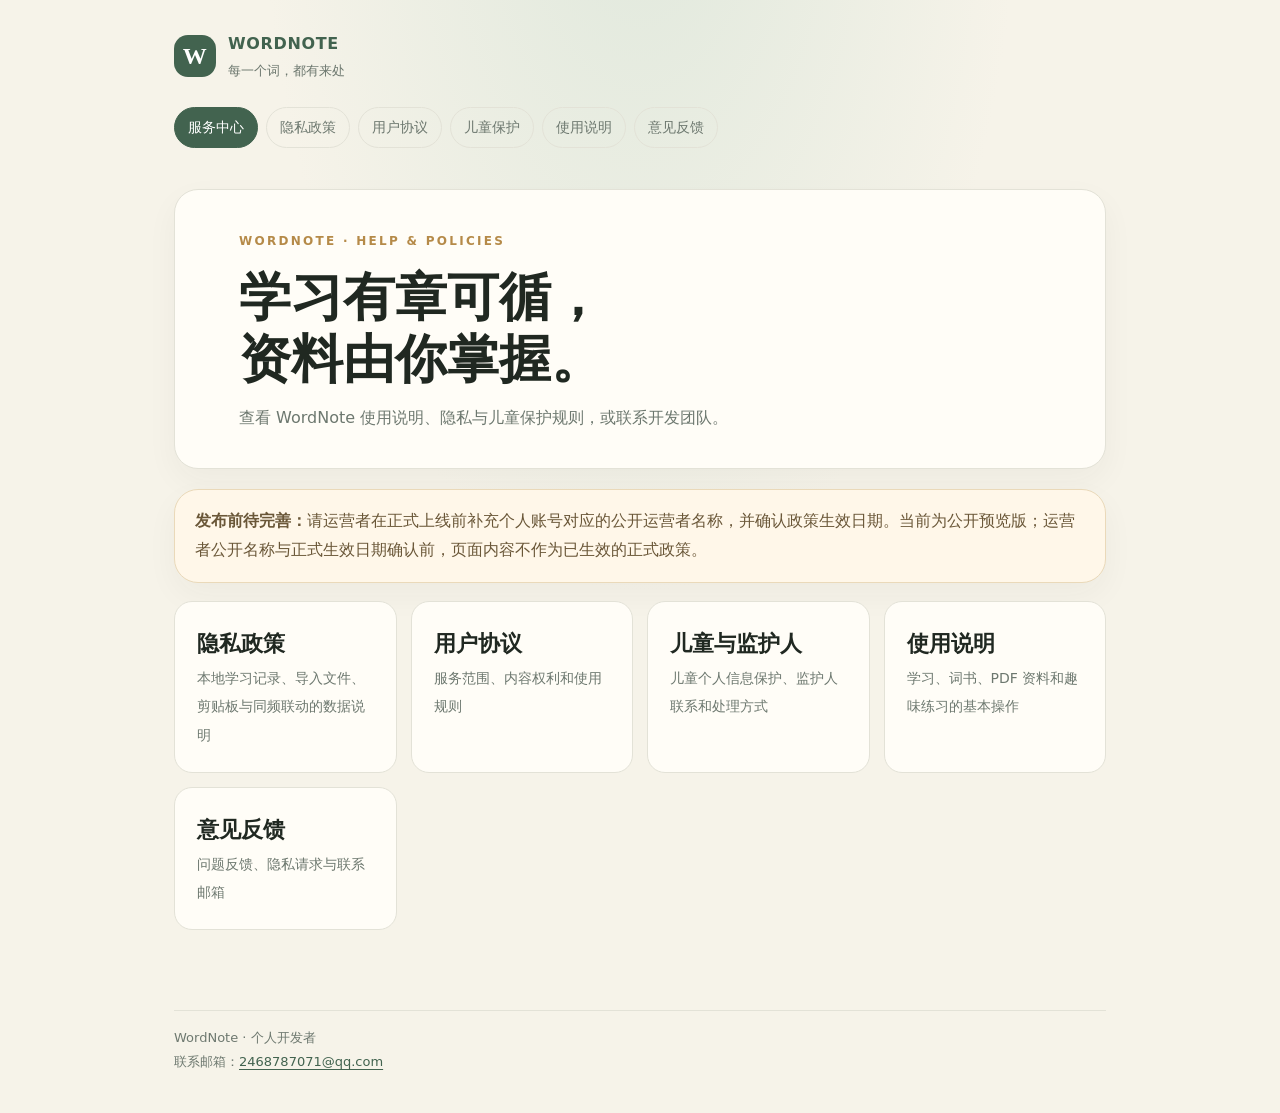
==== index.html @ 21e1a870 "Add WordNote legal and help pages" ====
<!doctype html><html lang="zh-CN"><head><meta charset="utf-8"><meta name="viewport" content="width=device-width,initial-scale=1"><meta name="theme-color" content="#f6f3e9"><title>WordNote｜帮助与服务说明</title><link rel="stylesheet" href="style.css"></head><body>
<header><div class="brand"><span class="mark">W</span><div>WORDNOTE<small>每一个词，都有来处</small></div></div><nav class="nav"><a href="index.html" aria-current="page">服务中心</a><a href="privacy.html">隐私政策</a><a href="terms.html">用户协议</a><a href="children.html">儿童保护</a><a href="guide.html">使用说明</a><a href="feedback.html">意见反馈</a></nav></header>
<main><section class="hero"><span class="eyebrow">WORDNOTE · HELP & POLICIES</span><h1>学习有章可循，<br>资料由你掌握。</h1><p>查看 WordNote 使用说明、隐私与儿童保护规则，或联系开发团队。</p></section>
<div class="notice pending"><strong>发布前待完善：</strong>请运营者在正式上线前补充个人账号对应的公开运营者名称，并确认政策生效日期。当前为公开预览版；运营者公开名称与正式生效日期确认前，页面内容不作为已生效的正式政策。</div>
<section class="grid"><a class="tile" href="privacy.html"><strong>隐私政策</strong><span>本地学习记录、导入文件、剪贴板与同频联动的数据说明</span></a><a class="tile" href="terms.html"><strong>用户协议</strong><span>服务范围、内容权利和使用规则</span></a><a class="tile" href="children.html"><strong>儿童与监护人</strong><span>儿童个人信息保护、监护人联系和处理方式</span></a><a class="tile" href="guide.html"><strong>使用说明</strong><span>学习、词书、PDF 资料和趣味练习的基本操作</span></a><a class="tile" href="feedback.html"><strong>意见反馈</strong><span>问题反馈、隐私请求与联系邮箱</span></a></section></main>
<footer><div class="line"></div>WordNote · 个人开发者<br>联系邮箱：<a href="mailto:2468787071@qq.com">2468787071@qq.com</a></footer></body></html>
---- style.css ----
:root{color-scheme:light;--paper:#f6f3e9;--card:#fffdf7;--ink:#202821;--muted:#6d786f;--green:#42634f;--line:#e3e2d7;--soft:#e9efe6;--gold:#b58a48}
*{box-sizing:border-box}body{margin:0;background:radial-gradient(ellipse at 50% -15%,#dfe8dc 0,transparent 42%),var(--paper);color:var(--ink);font:16px/1.8 system-ui,-apple-system,"Segoe UI","Microsoft YaHei",sans-serif}a{color:var(--green);text-underline-offset:3px}header{max-width:980px;margin:auto;padding:30px 24px 16px}.brand{display:flex;align-items:center;gap:12px;color:var(--green);font-weight:700;letter-spacing:.04em}.mark{display:grid;place-items:center;width:42px;height:42px;border-radius:14px;background:var(--green);color:white;font-family:Georgia,serif;font-size:24px}.brand small{display:block;color:var(--muted);font-weight:400;letter-spacing:0}.nav{display:flex;gap:8px;overflow:auto;margin-top:24px;padding-bottom:5px}.nav a{white-space:nowrap;text-decoration:none;border:1px solid var(--line);padding:7px 13px;border-radius:999px;color:var(--muted);font-size:14px}.nav a:hover,.nav a[aria-current=page]{background:var(--green);color:white;border-color:var(--green)}main{max-width:980px;margin:20px auto 80px;padding:0 24px}.hero,.paper,.notice{background:var(--card);border:1px solid var(--line);border-radius:24px;box-shadow:0 12px 32px #2635280b}.hero{padding:36px clamp(22px,6vw,64px);margin-bottom:20px}.eyebrow{color:var(--gold);font-size:12px;letter-spacing:.19em;font-weight:700}.hero h1{font-family:Georgia,"Noto Serif SC","Songti SC",serif;font-size:clamp(32px,6vw,52px);line-height:1.2;margin:12px 0}.hero p{color:var(--muted);margin:0}.paper{padding:clamp(22px,5vw,48px);margin:18px 0}.paper h2{font-size:20px;margin:28px 0 8px}.paper h2:first-child{margin-top:0}.paper p,.paper li{color:#465149}.paper ul{padding-left:22px}.notice{padding:17px 20px;background:var(--soft);border-color:#d7e0d5;color:#405b49;margin:18px 0}.notice.pending{background:#fff7e9;border-color:#ead9b9;color:#6a5738}.grid{display:grid;grid-template-columns:repeat(auto-fit,minmax(220px,1fr));gap:14px}.tile{display:block;padding:22px;border-radius:18px;background:var(--card);border:1px solid var(--line);text-decoration:none;color:inherit}.tile strong{display:block;font-family:Georgia,"Noto Serif SC","Songti SC",serif;font-size:22px;color:var(--ink)}.tile span{color:var(--muted);font-size:14px}footer{max-width:980px;margin:auto;padding:0 24px 40px;color:var(--muted);font-size:13px}footer .line{height:1px;background:var(--line);margin-bottom:15px}.contact{display:inline-block;padding:12px 18px;border-radius:999px;background:var(--green);color:#fff;text-decoration:none}@media(max-width:600px){header{padding-top:20px}.nav{margin-top:17px}main{margin-top:12px}.hero{border-radius:20px}.paper{border-radius:20px}}
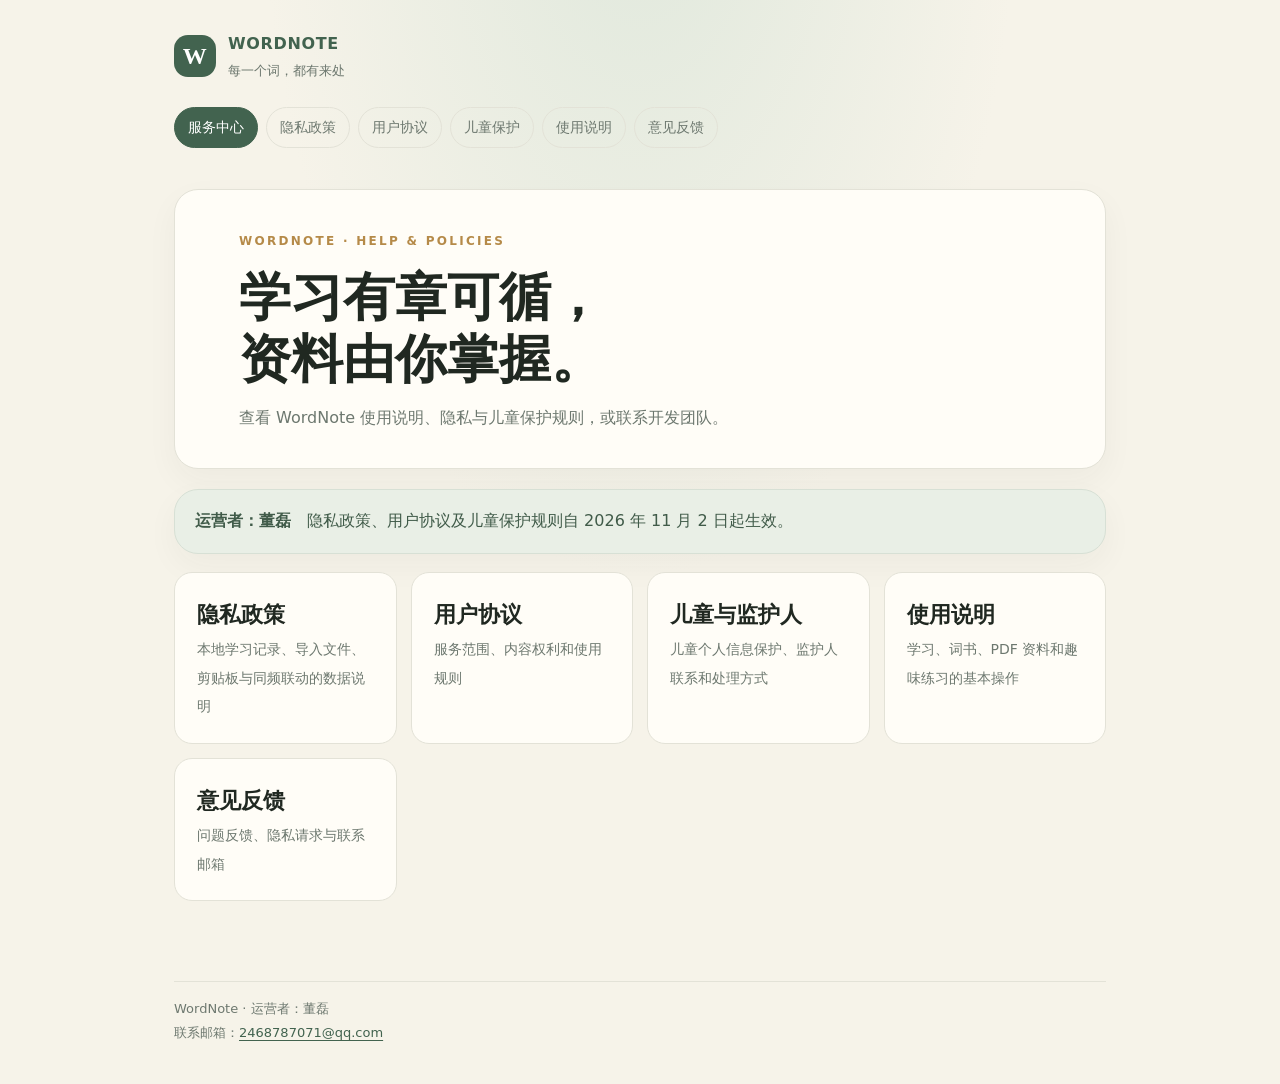
==== commit 0055befb: "Set operator and policy effective date" ====
--- a/index.html
+++ b/index.html
@@ -1,7 +1,8 @@
 <!doctype html><html lang="zh-CN"><head><meta charset="utf-8"><meta name="viewport" content="width=device-width,initial-scale=1"><meta name="theme-color" content="#f6f3e9"><title>WordNote｜帮助与服务说明</title><link rel="stylesheet" href="style.css"></head><body>
 <header><div class="brand"><span class="mark">W</span><div>WORDNOTE<small>每一个词，都有来处</small></div></div><nav class="nav"><a href="index.html" aria-current="page">服务中心</a><a href="privacy.html">隐私政策</a><a href="terms.html">用户协议</a><a href="children.html">儿童保护</a><a href="guide.html">使用说明</a><a href="feedback.html">意见反馈</a></nav></header>
 <main><section class="hero"><span class="eyebrow">WORDNOTE · HELP & POLICIES</span><h1>学习有章可循，<br>资料由你掌握。</h1><p>查看 WordNote 使用说明、隐私与儿童保护规则，或联系开发团队。</p></section>
-<div class="notice pending"><strong>发布前待完善：</strong>请运营者在正式上线前补充个人账号对应的公开运营者名称，并确认政策生效日期。当前为公开预览版；运营者公开名称与正式生效日期确认前，页面内容不作为已生效的正式政策。</div>
+<div class="notice"><strong>运营者：董磊</strong>　隐私政策、用户协议及儿童保护规则自 2026 年 11 月 2 日起生效。</div>
 <section class="grid"><a class="tile" href="privacy.html"><strong>隐私政策</strong><span>本地学习记录、导入文件、剪贴板与同频联动的数据说明</span></a><a class="tile" href="terms.html"><strong>用户协议</strong><span>服务范围、内容权利和使用规则</span></a><a class="tile" href="children.html"><strong>儿童与监护人</strong><span>儿童个人信息保护、监护人联系和处理方式</span></a><a class="tile" href="guide.html"><strong>使用说明</strong><span>学习、词书、PDF 资料和趣味练习的基本操作</span></a><a class="tile" href="feedback.html"><strong>意见反馈</strong><span>问题反馈、隐私请求与联系邮箱</span></a></section></main>
-<footer><div class="line"></div>WordNote · 个人开发者<br>联系邮箱：<a href="mailto:2468787071@qq.com">2468787071@qq.com</a></footer></body></html>
+<footer><div class="line"></div>WordNote · 运营者：董磊<br>联系邮箱：<a href="mailto:2468787071@qq.com">2468787071@qq.com</a></footer></body></html>
 
+
